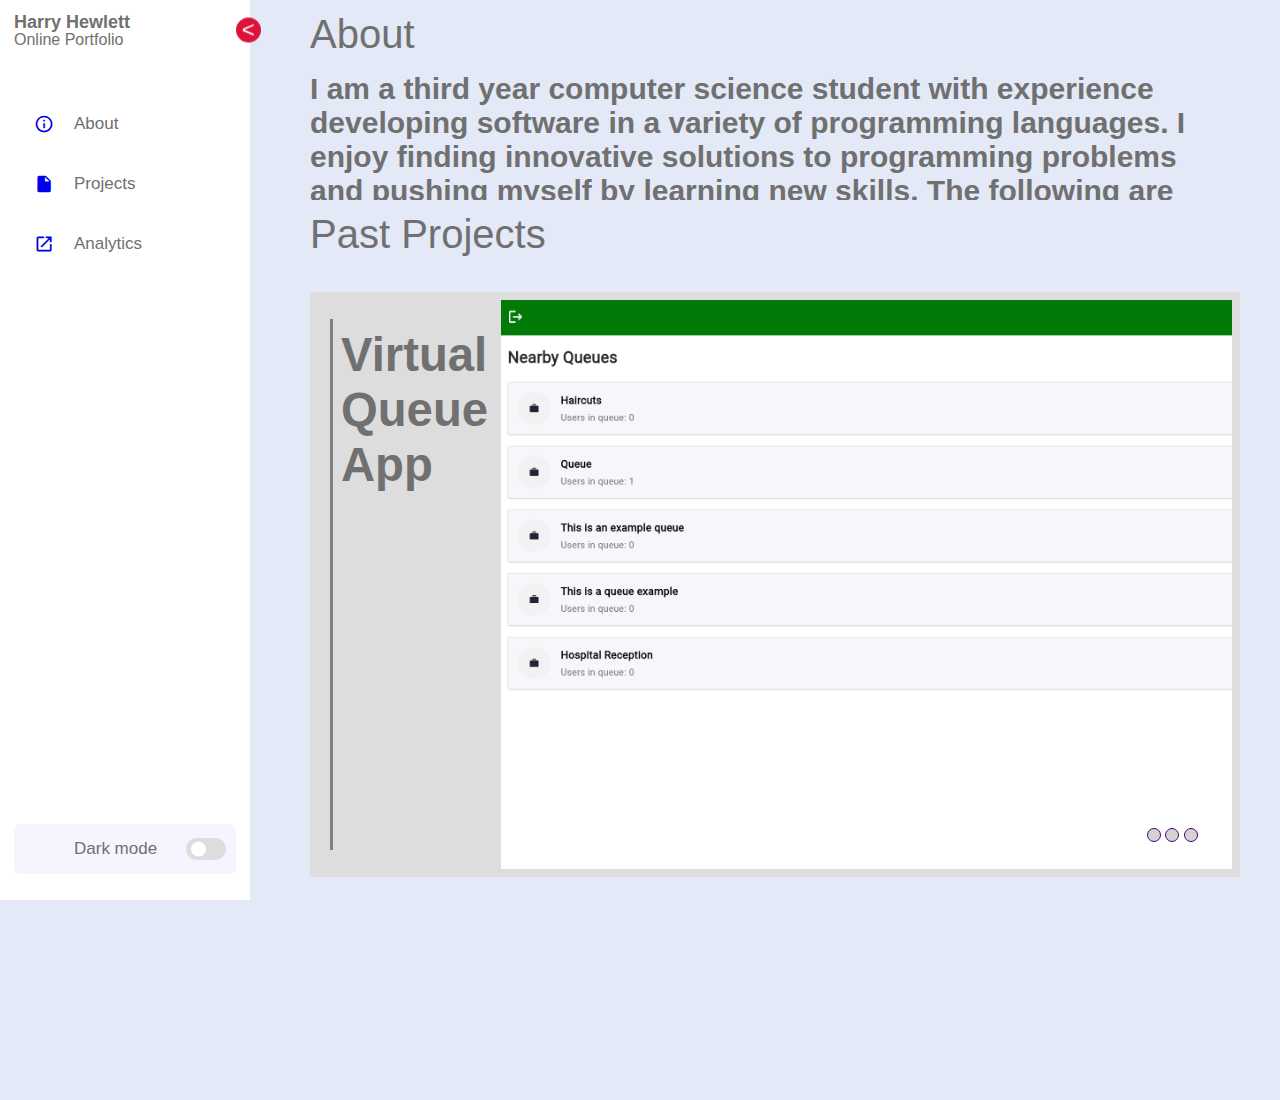
==== index.html @ b50dc3e1 "Add files via upload" ====
<!DOCTYPE html>
<html lang="en" >
<head>
  <meta charset="UTF-8">
  <title>Harry Hewlett Portfolio</title>
  <link rel='stylesheet' href='styles.css'>
<link rel="stylesheet" href="https://fonts.googleapis.com/icon?family=Material+Icons">
<link rel="stylesheet" href="./style.css">

</head>
<body>

<nav class="sidebar open">
  <header>
    <div class="image-text">

      <div class="text logo-text">
        <span class="name">Harry Hewlett </span>
        <span class="profession">Online Portfolio</span>
      </div>
    </div>

    <i class='x-bx-chevron-right toggle'>></i>
  </header>

  <div class="menu-bar">
    <div class="menu">

      <ul class="menu-links">
        <li class="nav-link">
          <a href="#About">
            <i class='material-icons'>&#xe88f</i>
            <span class="text nav-text">About</span>
          </a>
        </li>

        <li class="nav-link">
          <a href="#Projects">
            <i class='material-icons'>&#xe24d</i>
            <span class="text nav-text">Projects</span>
          </a>
        </li>

        <li class="nav-link">
          <a href="https://github.com/HazzaWho">
            <i class='material-icons'>&#xe895</i>
            <span class="text nav-text">Analytics</span>
          </a>
        </li>

      </ul>
    </div>

    <div class="bottom-content">

      <li class="mode">
        <div class="sun-moon">
          <i class='bx bx-moon icon moon'></i>
          <i class='bx bx-sun icon sun'></i>
        </div>
        <span class="mode-text text">Dark mode</span>

        <div class="toggle-switch">
          <span class="switch"></span>
        </div>
      </li>

    </div>
  </div>

</nav>

<section class="home">
  <div id="About" class="text">About</div>
</section>

<section class="h1">
  <h1>I am a third year computer science student with experience developing software in a variety of programming languages. I enjoy finding innovative solutions to programming problems and pushing myself by learning new skills. The following are various pieces of software I’ve worked on either during my education or as personal projects.</h1>
</section>

<section class="projects">
  <div id="Projects" class="text">Past Projects</div>
</section>

<section class="wrap animate pop">
    <div class="overlay">
      <div class="overlay-content animate slide-left delay-2">
        <h2 class="animate slide-left pop delay-4">Virtual Queue App</h2>
        <!--<p class="animate slide-left pop delay-5" style="color: white; margin-bottom: 2.5rem;">Kingdom: <em>Plantae</em></p>-->
      </div>
      <div class="image-content1 animate slide delay-5"></div>
      <div class="dots animate">
        <div class="dot animate slide-up delay-6"></div>
        <div class="dot animate slide-up delay-7"></div>
        <div class="dot animate slide-up delay-8"></div>
      </div>
    </div>
    <div class="texting">
      <p>This app allows businesses to create online queues that can be joined by QR code or a search function by users. It was created as a second-year group project using the Flutter library for Dart and Google&#39s Firebase to handle encrypting sensitive data.</p>
      <p>I was involved in almost all areas of the project (such is the nature of an intimate 5-man team)  but was particularly involved in developing the business dashboard, which allowed businesses to create and edit their queues as well as view relevant statistics such as the average time spent in queue, amount of people in the queue by hour and weekly users to name a few.</p>
      <p>This project allowed me to develop teamwork skills on top of gaining an appreciation for the data visualization skills I&#39m currently using in my final year project</p>
    </div>

</section>  

<!-- partial -->
  <script  src="./script.js"></script>

</body>
</html>
---- styles.css ----
* {
    margin: 0;
    padding: 0;
    box-sizing: border-box;
    font-family: "Poppins", sans-serif;
  }
  
  :root {
    /* ===== Colors ===== */
    --body-color: #e4e9f7;
    --sidebar-color: #fff;
    --primary-color: #dc143c;
    --primary-color-light: #f6f5ff;
    --toggle-color: #ddd;
    --text-color: #707070;
    --card-color: #ddd;
  
    /* ====== Transition ====== */
    --tran-03: all 0.2s ease;
    --tran-03: all 0.3s ease;
    --tran-04: all 0.3s ease;
    --tran-05: all 0.3s ease;
  }
  
  body {
    min-height: 100vh;
    background-color: var(--body-color);
    transition: var(--tran-05);
  }
  
  ::selection {
    background-color: var(--primary-color);
    color: #fff;
  }
  
  body.dark {
    --body-color: #18191a;
    --sidebar-color: #242526;
    --primary-color: #3a3b3c;
    --primary-color-light: #3a3b3c;
    --toggle-color: #fff;
    --text-color: #ccc;
    --card-color: #3a3b3c;
  }
  
  /* ===== Sidebar ===== */
  .sidebar {
    position: fixed;
    top: 0;
    left: 0;
    height: 100%;
    width: 250px;
    padding: 10px 14px;
    background: var(--sidebar-color);
    transition: var(--tran-05);
    z-index: 100;
  }
  .sidebar.close {
    width: 88px;
  }
  
  /* ===== Reusable code - Here ===== */
  .sidebar li {
    height: 50px;
    list-style: none;
    display: flex;
    align-items: center;
    margin-top: 10px;
  }
  
  .sidebar header .image,
  .sidebar .material-icons {
    min-width: 60px;
    border-radius: 6px;
  }
  
  .sidebar .material-icons {
    min-width: 60px;
    border-radius: 6px;
    height: 100%;
    display: flex;
    align-items: center;
    justify-content: center;
    font-size: 20px;
  }
  
  .sidebar .text,
  .sidebar .icon {
    color: var(--text-color);
    transition: var(--tran-03);
  }
  
  .sidebar .text {
    font-size: 17px;
    font-weight: 500;
    white-space: nowrap;
    opacity: 1;
  }
  .sidebar.close .text {
    opacity: 0;
  }
  /* =========================== */
  
  .sidebar header {
    position: relative;
  }
  
  .sidebar header .image-text {
    display: flex;
    align-items: center;
  }
  .sidebar header .logo-text {
    display: flex;
    flex-direction: column;
  }
  header .image-text .name {
    margin-top: 2px;
    font-size: 18px;
    font-weight: 600;
  }
  
  header .image-text .profession {
    font-size: 16px;
    margin-top: -2px;
    display: block;
  }
  
  .sidebar header .image {
    display: flex;
    align-items: center;
    justify-content: center;
  }
  
  .sidebar header .image img {
    width: 40px;
    border-radius: 6px;
  }
  
  .sidebar header .toggle {
    position: absolute;
    top: 50%;
    right: -25px;
    transform: translateY(-50%) rotate(180deg);
    height: 25px;
    width: 25px;
    background-color: var(--primary-color);
    color: var(--sidebar-color);
    border-radius: 50%;
    display: flex;
    align-items: center;
    justify-content: center;
    font-size: 22px;
    cursor: pointer;
    transition: var(--tran-05);
  }
  
  body.dark .sidebar header .toggle {
    color: var(--text-color);
  }
  
  .sidebar.close .toggle {
    transform: translateY(-50%) rotate(0deg);
  }
  
  .sidebar .menu {
    margin-top: 40px;
  }
  

  .sidebar li a {
    list-style: none;
    height: 100%;
    background-color: transparent;
    display: flex;
    align-items: center;
    height: 100%;
    width: 100%;
    border-radius: 6px;
    text-decoration: none;
    transition: var(--tran-03);
  }
  
  .sidebar li a:hover {
    background-color: var(--primary-color);
  }
  .sidebar li a:hover .icon,
  .sidebar li a:hover .text {
    color: var(--sidebar-color);
  }
  body.dark .sidebar li a:hover .icon,
  body.dark .sidebar li a:hover .text {
    color: var(--text-color);
  }
  
  .sidebar .menu-bar {
    height: calc(100% - 55px);
    display: flex;
    flex-direction: column;
    justify-content: space-between;
    overflow-y: scroll;
  }
  .menu-bar::-webkit-scrollbar {
    display: none;
  }
  .sidebar .menu-bar .mode {
    border-radius: 6px;
    background-color: var(--primary-color-light);
    position: relative;
    transition: var(--tran-05);
  }
  
  .menu-bar .mode .sun-moon {
    height: 50px;
    width: 60px;
  }
  
  .mode .sun-moon i {
    position: absolute;
  }
  .mode .sun-moon i.sun {
    opacity: 0;
  }
  body.dark .mode .sun-moon i.sun {
    opacity: 1;
  }
  body.dark .mode .sun-moon i.moon {
    opacity: 0;
  }
  
  .menu-bar .bottom-content .toggle-switch {
    position: absolute;
    right: 0;
    height: 100%;
    min-width: 60px;
    display: flex;
    align-items: center;
    justify-content: center;
    border-radius: 6px;
    cursor: pointer;
  }
  .toggle-switch .switch {
    position: relative;
    height: 22px;
    width: 40px;
    border-radius: 25px;
    background-color: var(--toggle-color);
    transition: var(--tran-05);
  }
  
  .switch::before {
    content: "";
    position: absolute;
    height: 15px;
    width: 15px;
    border-radius: 50%;
    top: 50%;
    left: 5px;
    transform: translateY(-50%);
    background-color: var(--sidebar-color);
    transition: var(--tran-04);
  }
  
  body.dark .switch::before {
    left: 20px;
  }
  
  .home {
    position: absolute;
    top: 0;
    top: 0;
    left: 250px;
    height: 100vh;
    width: calc(100% - 250px);
    background-color: var(--body-color);
    transition: var(--tran-05);
  }
  .home .text {
    font-size: 40px;
    font-weight: 500;
    color: var(--text-color);
    padding: 12px 60px;
  }
  
  .sidebar.close ~ .home {
    left: 78px;
    height: 100vh;
    width: calc(100% - 78px);
  }
  body.dark .home .text {
    color: var(--text-color);
  }

  .h1 {
    position: absolute;
    top: 60px;
    left: 250px;
    height: 100vh;
    width: calc(100% - 250px);
    font-size: 15px;
    font-weight: 500;
    color: var(--text-color);
    transition: var(--tran-05);
    padding: 12px 60px;
  }

  .sidebar.close ~ .h1 {
    left: 78px;
    height: 100vh;
    width: calc(100% - 78px);
  }

  .projects {
    position: absolute;
    top: 200px;
    left: 250px;
    height: 100vh;
    width: calc(100% - 250px);
    background-color: var(--body-color);
    transition: var(--tran-05);
  }
  .projects .text {
    font-size: 40px;
    font-weight: 500;
    color: var(--text-color);
    padding: 12px 60px;
  }
  
  .sidebar.close ~ .projects {
    left: 78px;
    height: 100vh;
    width: calc(100% - 78px);
  }
  body.dark .projects .text {
    color: var(--text-color);
  }

  /*START OF THE SECTION THAT BUILDS SHOWCASE CARDS*/

  h2 {
    font-size: 5.25vmin;
    text-align: centesr;
    color: var(--text-color);
    }
  p {
    font-size: max(10pt, 2.5vmin);
    line-height: 1.4;
    color: var(--text-color);
    margin-bottom: 1.5rem;
  }

  .wrap {
    position: absolute;
    top: 260px;
    left: 310px;
    display: flex;
    flex-wrap: nowrap;
    justify-content: space-between;
    width: calc(100% - 350px);
    height: 65vmin;
    margin: 2rem auto;
    border: 8px solid;
    border-color: var(--card-color);
    transition: 0.3s ease-in-out;
    overflow: hidden;
  }

  .sidebar.close ~ .wrap {
    left: 138px;
    width: calc(100% - 178px);
  }

  .overlay {
    position: relative;
    display: flex;
    width: 100%;
    height: 100%;
    padding: 1rem 0.75rem;
    background: var(--card-color);
    transition: 0.4s ease-in-out;
    z-index: 1;
  }
  .overlay-content {
    display: flex;
    flex-direction: column;
    justify-content: space-between;
    width: 15vmin;
    height: 100%;
    padding: 0.5rem 0 0 0.5rem;
    border: 3px solid;
    border-image: linear-gradient(
            to bottom,
            grey 5%,
            grey 35% 65%,
            grey 95%
        )
        0 0 0 100%;
    transition: 0.3s ease-in-out 0.2s;
    z-index: 1;
  }
  .image-content1 {
    position: absolute;
    top: 0;
    right: 0;
    width: 80%;
    height: 100%;
    background-image: url(examplequeueapp.png);
    background-size: cover;
    transition: 0.3s ease-in-out;
    
  }

  .inset {
    max-width: 50%;
    margin: 0.25em 1em 1em 0;
    border-radius: 0.25em;
    float: left;
  }

  .dots {
    position: absolute;
    bottom: 1rem;
    right: 2rem;
    display: flex;
    flex-direction: row;
    justify-content: space-around;
    align-items: center;
    width: 55px;
    height: 4vmin;
    transition: 0.3s ease-in-out 0.3s;
  }
  .dot {
    width: 14px;
    height: 14px;
    background: lightgray;
    border: 1px solid indigo;
    border-radius: 50%;
    transition: 0.3s ease-in-out 0.3s;
  }

  .texting {
    position: absolute;
    top: 0;
    right: 0;
    width: 80%;
    height: 100%;
    padding: 3vmin 4vmin;
    background: var(--card-color);
    box-shadow: inset 1px 1px 15px 0 rgba(0 0 0 / 0.4);
    overflow-y: scroll;
  }

  .wrap:hover .overlay {
    transform: translateX(-80%);
  }
  .wrap:hover .image-content1 {
    width: 30vmin;
  }
  .wrap:hover .overlay-content {
    border: none;
    transition-delay: 0.2s;
    transform: translateX(-80%);
  }
  .wrap:hover .dots {
    transform: translateX(1rem);
  }
  .wrap:hover .dots .dot {
    background: white;
  }

/* Animations and timing delays */
  .animate {
    animation-duration: 0.7s;
    animation-timing-function: cubic-bezier(0.26, 0.53, 0.74, 1.48);
    animation-fill-mode: backwards;
  }
/* Pop In */
  .pop {
    animation-name: pop;
  }
  @keyframes pop {
    0% {
        opacity: 0;
        transform: scale(0.5, 0.5);
    }
    100% {
        opacity: 1;
        transform: scale(1, 1);
    }
  }

/* Slide In */
  .slide {
    animation-name: slide;
  }
  @keyframes slide {
    0% {
        opacity: 0;
        transform: translate(4em, 0);
    }
    100% {
        opacity: 1;
        transform: translate(0, 0);
    }
  }

/* Slide Left */
  .slide-left {
    animation-name: slide-left;
  }
  @keyframes slide-left {
    0% {
        opacity: 0;
        transform: translate(-40px, 0);
    }
    100% {
        opacity: 1;
        transform: translate(0, 0);
    }
  }

  .slide-up {
    animation-name: slide-up;
  }
  @keyframes slide-up {
    0% {
        opacity: 0;
        transform: translateY(3em);
    }
    100% {
        opacity: 1;
        transform: translateY(0);
    }
  }

  .delay-1 {
    animation-delay: 0.3s;
  }
  .delay-2 {
    animation-delay: 0.6s;
  }
  .delay-3 {
    animation-delay: 0.9s;
  }
  .delay-4 {
    animation-delay: 1.2s;
  }
  .delay-5 {
    animation-delay: 1.5s;
  }
  .delay-6 {
    animation-delay: 1.8s;
  }
  .delay-7 {
    animation-delay: 2.1s;
  }
  .delay-8 {
    animation-delay: 2.4s;
  }


  * {
	padding: 0;
	margin: 0;
	box-sizing: border-box;
}
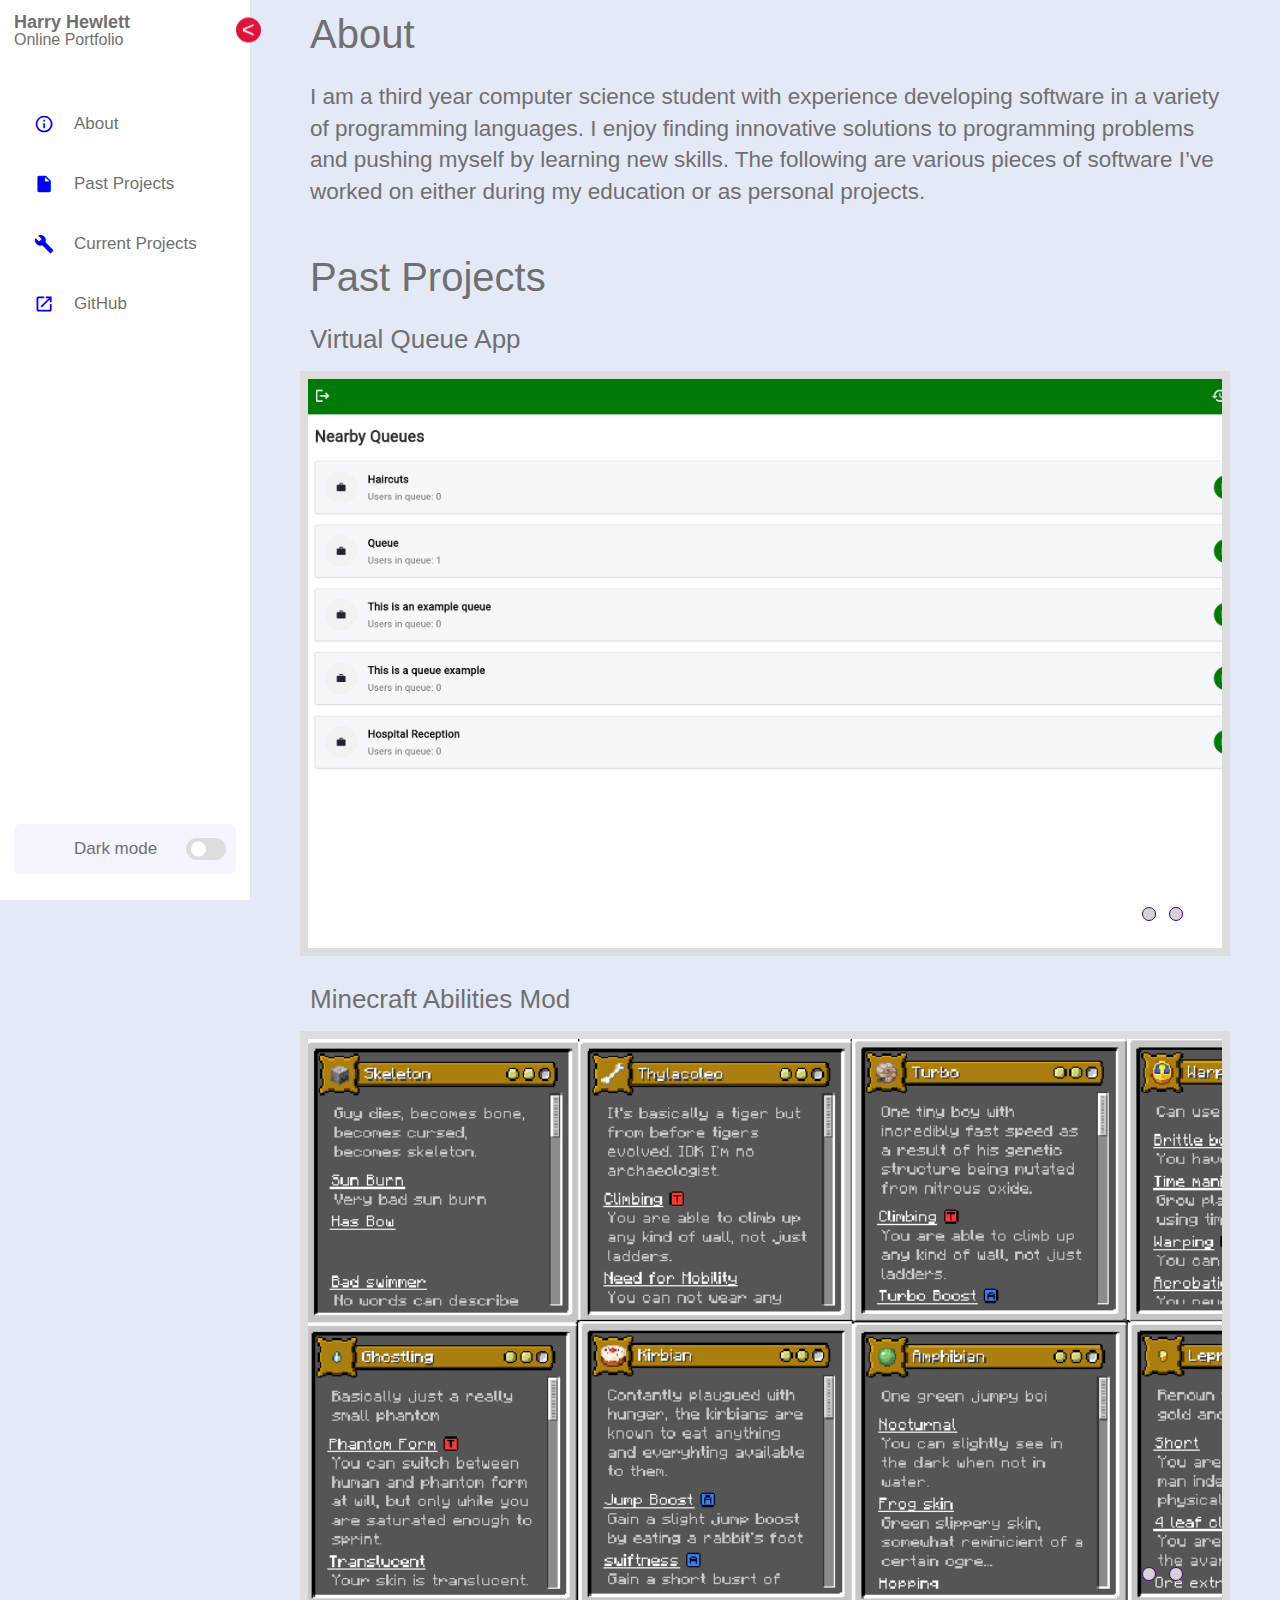
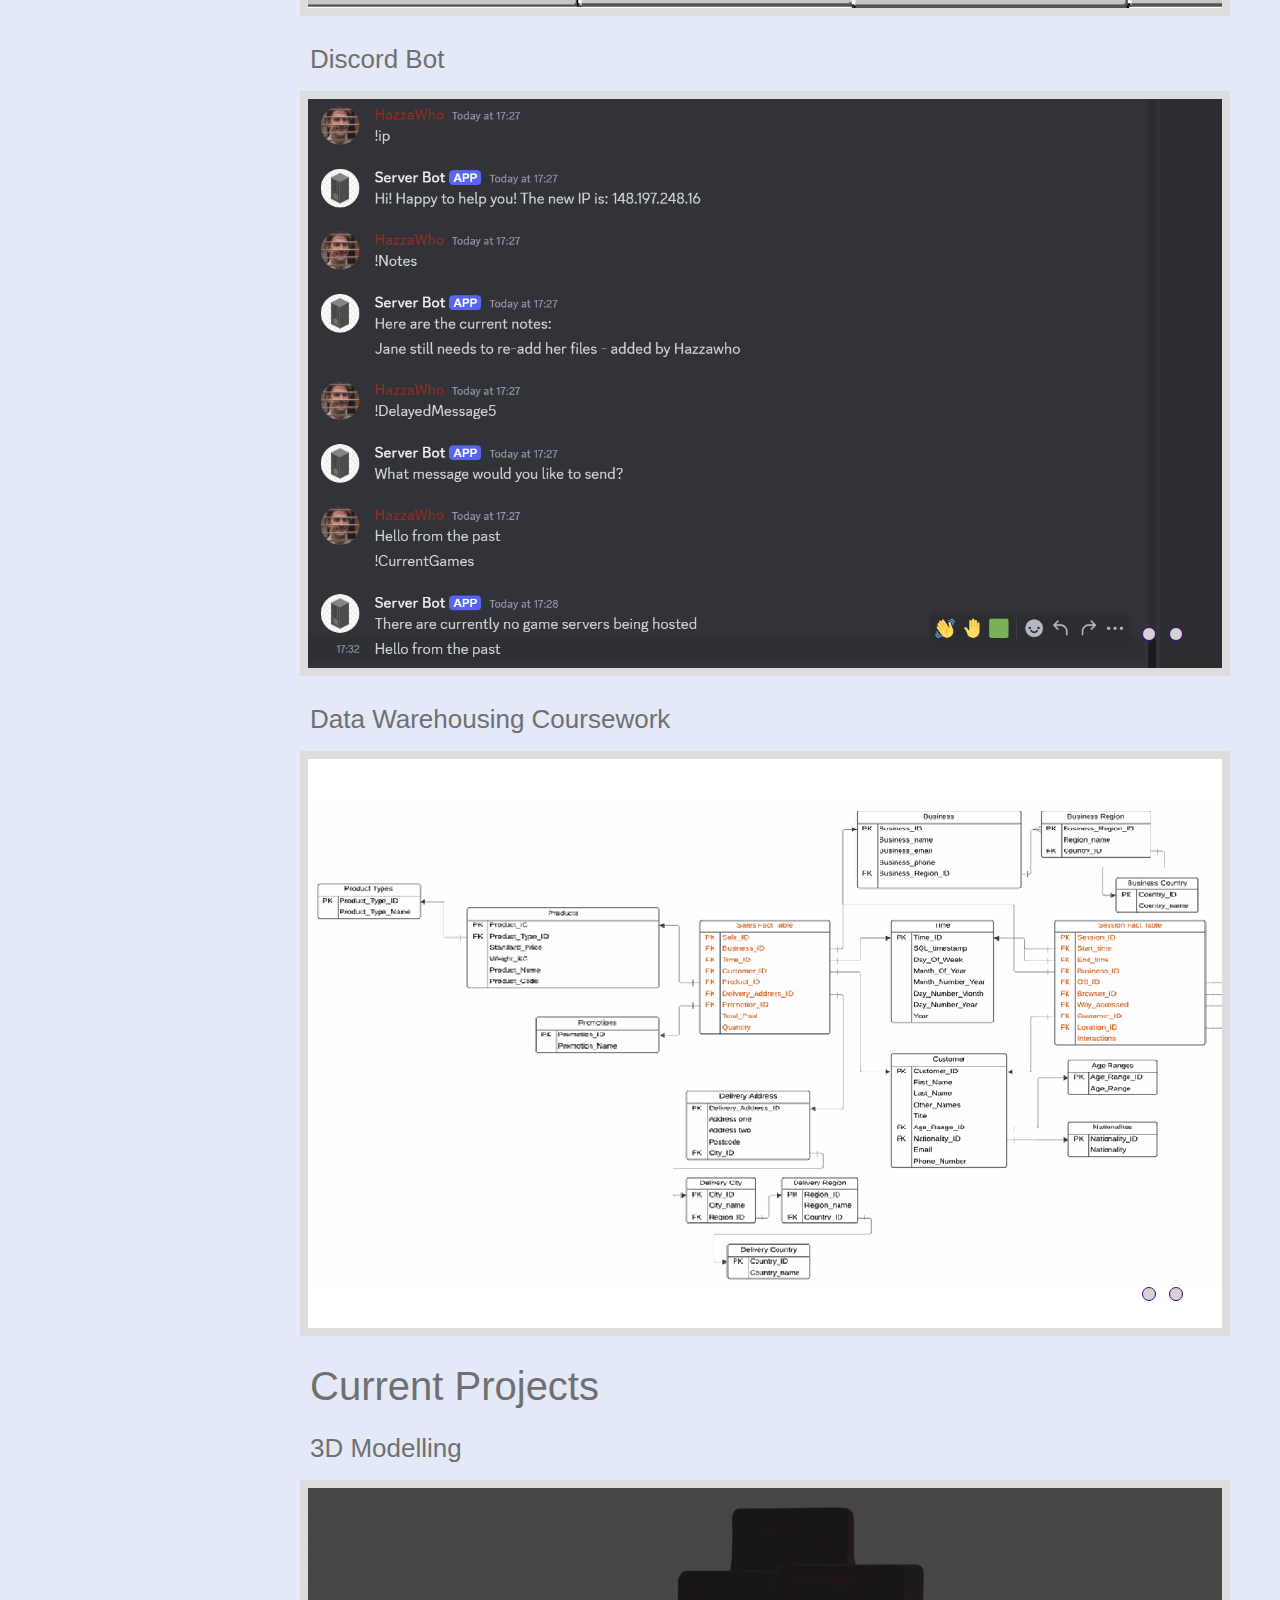
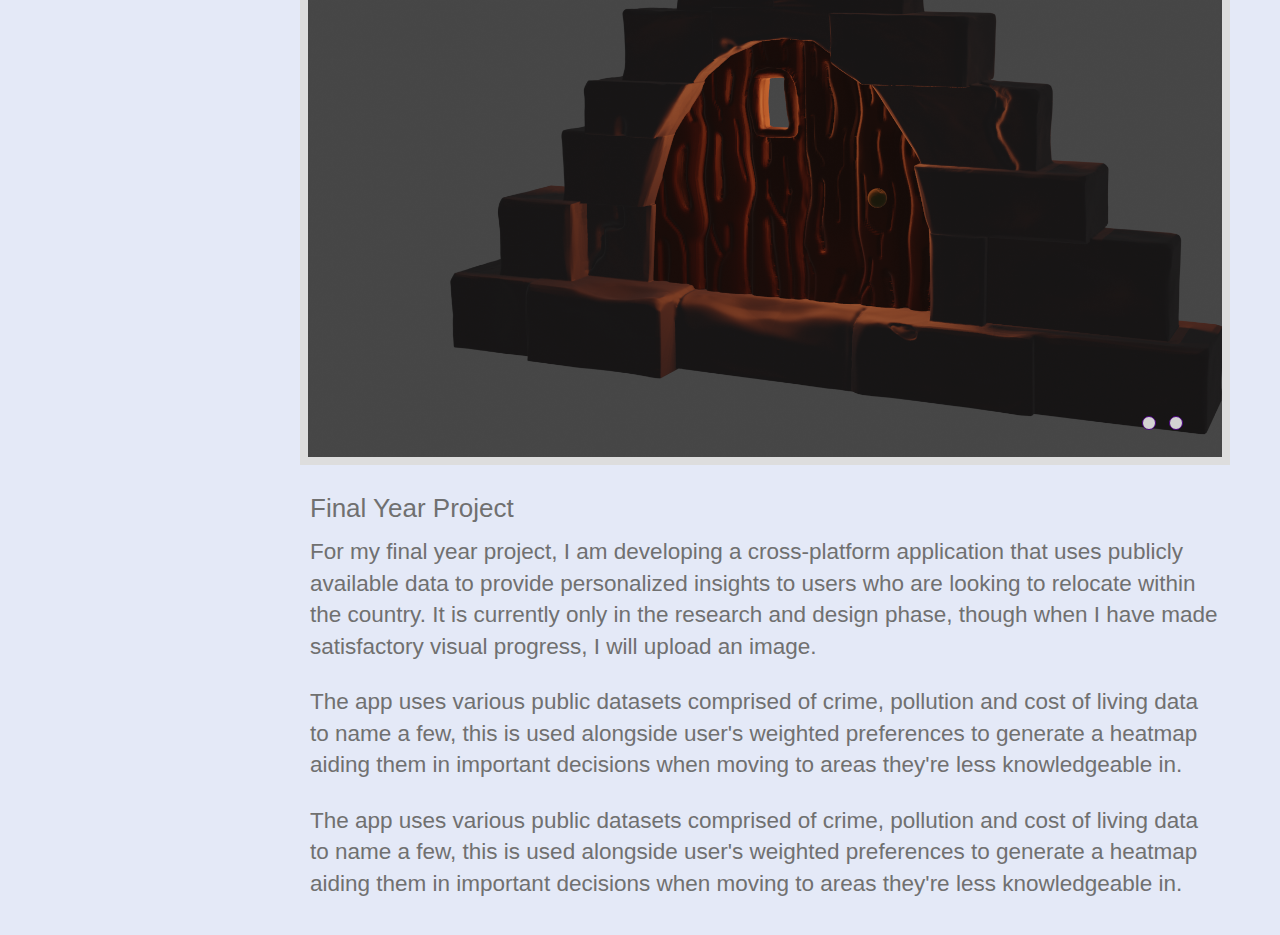
==== commit addf5930: "Add files via upload" ====
--- a/index.html
+++ b/index.html
@@ -7,7 +7,6 @@
   <title>Harry Hewlett Portfolio</title>
   <link rel='stylesheet' href='styles.css'>
 <link rel="stylesheet" href="https://fonts.googleapis.com/icon?family=Material+Icons">
-<link rel="stylesheet" href="./style.css">
 
 </head>
 <body>
@@ -39,14 +38,21 @@
         <li class="nav-link">
           <a href="#Projects">
             <i class='material-icons'>&#xe24d</i>
-            <span class="text nav-text">Projects</span>
+            <span class="text nav-text">Past Projects</span>
+          </a>
+        </li>
+
+        <li class="nav-link">
+          <a href="#Current">
+            <i class='material-icons'>	&#xe869</i>
+            <span class="text nav-text">Current Projects</span>
           </a>
         </li>
 
         <li class="nav-link">
           <a href="https://github.com/HazzaWho">
             <i class='material-icons'>&#xe895</i>
-            <span class="text nav-text">Analytics</span>
+            <span class="text nav-text">GitHub</span>
           </a>
         </li>
 
@@ -72,38 +78,133 @@
 
 </nav>
 
-<section class="home">
-  <div id="About" class="text">About</div>
+<section class="main"> <!-- New main section to hold everything on the right -->
+  <div class="home">
+    <div id="About" class="text">About</div>
+    <p class="text2">I am a third year computer science student with experience developing software in a variety of programming languages. I enjoy finding innovative solutions to programming problems and pushing myself by learning new skills. The following are various pieces of software I’ve worked on either during my education or as personal projects.</p>
+  </div>
+  
+  <div class="projects">
+    <div id="Projects" class="text">Past Projects</div>
+    
+    
+    <div class="subtitle">Virtual Queue App</div>
+    <div class="wrap animate pop">
+      <div class="overlay">
+        <!-- <div class="overlay-content animate slide-left delay-2">
+          <h2 class="animate slide-left pop delay-4">Virtual Queue App</h2>
+        </div> -->
+        <div class="image-content1 animate slide delay-5"></div>
+        <div class="dots animate">
+          <!-- <div class="dot animate slide-up delay-6"></div> -->
+          <div class="dot animate slide-up delay-7"></div>
+          <div class="dot animate slide-up delay-8"></div>
+        </div>
+      </div>
+      <div class="texting">
+        <p>This app allows businesses to create online queues that can be joined by QR code or a search function by users. It was created as a second-year group project using the Flutter library for Dart and Google&#39s Firebase to handle encrypting sensitive data.</p>
+        <p>I was involved in almost all areas of the project (such is the nature of an intimate 5-man team)  but was particularly involved in developing the business dashboard, which allowed businesses to create and edit their queues as well as view relevant statistics such as the average time spent in queue, amount of people in the queue by hour and weekly users to name a few.</p>
+        <p>This project allowed me to develop teamwork skills on top of gaining an appreciation for the data visualization skills I&#39m currently using in my final year project</p>
+      </div>
+    </div>  
+
+    <div class="subtitle">Minecraft Abilities Mod</div>
+    <div class="wrap animate pop">
+      <div class="overlay">
+        <!-- <div class="overlay-content animate slide-left delay-2">
+          <h2 class="animate slide-left pop delay-4">Virtual Queue App</h2>
+        </div> -->
+        <div class="image-content2 animate slide delay-5"></div>
+        <div class="dots animate">
+          <!-- <div class="dot animate slide-up delay-6"></div> -->
+          <div class="dot animate slide-up delay-7"></div>
+          <div class="dot animate slide-up delay-8"></div>
+        </div>
+      </div>
+      <div class="texting">
+        <p>This was one of the first large scale projects I worked on. A Minecraft mod in which each user received a unique set of abilities and drawbacks for their character. This was my first time both using Java and having access to client&#39s feedback during the development process.</p>
+        <p>I started by receiving the requirements from 15 friends and having discussions on both feasibility and game balance until all parties were satisfied. I then implemented each custom set of abilities, meeting each client for final tweaks and feedback before the deadline.</p>
+        <p>This was a very rewarding project, giving me experience with the full development lifecycle and allowing me to practice working with clients to achieve a shared vision.</p>
+        <p>The Image shows a couple of the in-game information cards that explained player&#39s abilities (spelling was copied verbatim from the client&#39s briefs)</p>
+      </div>
+    </div>
+
+    <div class="subtitle">Discord Bot</div>
+    <div class="wrap animate pop">
+      <div class="overlay">
+        <!-- <div class="overlay-content animate slide-left delay-2">
+          <h2 class="animate slide-left pop delay-4">Virtual Queue App</h2>
+        </div> -->
+        <div class="image-content4 animate slide delay-5"></div>
+        <div class="dots animate">
+          <!-- <div class="dot animate slide-up delay-6"></div> -->
+          <div class="dot animate slide-up delay-7"></div>
+          <div class="dot animate slide-up delay-8"></div>
+        </div>
+      </div>
+      <div class="texting">
+        <p>One of my friends owns a server, which as a group we use for file sharing and hosting game servers. A unique problem we faced was the inability to change to a static IP. As a result, I spent an afternoon creating a python bot to sit on the server and provide the IP whenever it changed. </p>
+        <p>It has since experienced a series of revisions improving the quality of code and gaining a multitude of useful features including notes, delayed messaging and status monitoring.</p>
+      </div>
+    </div>  
+    
+
+    <div class="subtitle">Data Warehousing Coursework</div>
+    <div class="wrap animate pop">
+      <div class="overlay">
+        <!-- <div class="overlay-content animate slide-left delay-2">
+          <h2 class="animate slide-left pop delay-4">Virtual Queue App</h2>
+        </div> -->
+        <div class="image-content5 animate slide delay-5"></div>
+        <div class="dots animate">
+          <!-- <div class="dot animate slide-up delay-6"></div> -->
+          <div class="dot animate slide-up delay-7"></div>
+          <div class="dot animate slide-up delay-8"></div>
+        </div>
+      </div>
+      <div class="texting">
+        <p>During the first semester of third year, I was assigned coursework to design and build a data warehouse for a theoretical website, this website collects data for hundreds of companies worldwide and requires a way to store and analyse the data. </p>
+        <p>I decided to design a data warehouse using a galaxy diagram with two fact tables, the first centred on sales and the second on different customer &#39sessions&#39. The data warehouse was created using PostgreSQL and populated with provided dummy data. </p>
+      </div>
+    </div>  
+
+    <div id="Current" class="text">Current Projects</div>
+
+    <div class="subtitle">3D Modelling</div>
+    <div class="wrap animate pop">
+      <div class="overlay">
+        <!-- <div class="overlay-content animate slide-left delay-2">
+          <h2 class="animate slide-left pop delay-4">Virtual Queue App</h2>
+        </div> -->
+        <div class="image-content3 animate slide delay-5"></div>
+        <div class="dots animate">
+          <!-- <div class="dot animate slide-up delay-6"></div> -->
+          <div class="dot animate slide-up delay-7"></div>
+          <div class="dot animate slide-up delay-8"></div>
+        </div>
+      </div>
+      <div class="texting">
+        <p>By all accounts I should not have tried to 3D model. I have never had anything resembling artistic talent, despite this I thought it could be a fun challenge, so I downloaded Blender to give it a shot and…</p>
+        <p>I was awful.</p>
+        <p>In spite of this, I found myself enjoying the creative process and decided to stick with it. I&#39ve enjoyed developing a skillset that has gone unused for so long and it&#39s led to an increase in my patience with myself. Despite my initial misgivings I&#39m glad that I dipped my toes into this alien world, if only at a basic level.</p>
+      </div>
+    </div>
+
+    <div class="subtitle">Final Year Project</div>
+    <div class="text">
+      <p>For my final year project, I am developing a cross-platform application that uses publicly available data to provide personalized insights to users who are looking to relocate within the country. It is currently only in the research and design phase, though when I have made satisfactory visual progress, I will upload an image.</p>
+      <p>The app uses various public datasets comprised of crime, pollution and cost of living data to name a few, this is used alongside user&#39s weighted preferences to generate a heatmap aiding them in important decisions when moving to areas they&#39re less knowledgeable in.</p>
+      <p><p>The app uses various public datasets comprised of crime, pollution and cost of living data to name a few, this is used alongside user&#39s weighted preferences to generate a heatmap aiding them in important decisions when moving to areas they&#39re less knowledgeable in.</p></p>
+    </div>  
+  </div>
+
+  
+  
+  
+
 </section>
 
-<section class="h1">
-  <h1>I am a third year computer science student with experience developing software in a variety of programming languages. I enjoy finding innovative solutions to programming problems and pushing myself by learning new skills. The following are various pieces of software I’ve worked on either during my education or as personal projects.</h1>
-</section>
-
-<section class="projects">
-  <div id="Projects" class="text">Past Projects</div>
-</section>
-
-<section class="wrap animate pop">
-    <div class="overlay">
-      <div class="overlay-content animate slide-left delay-2">
-        <h2 class="animate slide-left pop delay-4">Virtual Queue App</h2>
-        <!--<p class="animate slide-left pop delay-5" style="color: white; margin-bottom: 2.5rem;">Kingdom: <em>Plantae</em></p>-->
-      </div>
-      <div class="image-content1 animate slide delay-5"></div>
-      <div class="dots animate">
-        <div class="dot animate slide-up delay-6"></div>
-        <div class="dot animate slide-up delay-7"></div>
-        <div class="dot animate slide-up delay-8"></div>
-      </div>
-    </div>
-    <div class="texting">
-      <p>This app allows businesses to create online queues that can be joined by QR code or a search function by users. It was created as a second-year group project using the Flutter library for Dart and Google&#39s Firebase to handle encrypting sensitive data.</p>
-      <p>I was involved in almost all areas of the project (such is the nature of an intimate 5-man team)  but was particularly involved in developing the business dashboard, which allowed businesses to create and edit their queues as well as view relevant statistics such as the average time spent in queue, amount of people in the queue by hour and weekly users to name a few.</p>
-      <p>This project allowed me to develop teamwork skills on top of gaining an appreciation for the data visualization skills I&#39m currently using in my final year project</p>
-    </div>
-
-</section>  
+
 
 <!-- partial -->
   <script  src="./script.js"></script>
--- a/styles.css
+++ b/styles.css
@@ -265,11 +265,12 @@
   }
   
   .home {
-    position: absolute;
+    /* position: absolute; */
+    position: relative;
     top: 0;
     top: 0;
     left: 250px;
-    height: 100vh;
+    /*height: 100vh;*/
     width: calc(100% - 250px);
     background-color: var(--body-color);
     transition: var(--tran-05);
@@ -280,12 +281,17 @@
     color: var(--text-color);
     padding: 12px 60px;
   }
-  
-  .sidebar.close ~ .home {
+
+  .home .text2 {
+    color: var(--text-color);
+    padding: 12px 60px;
+  }
+  
+  .sidebar.close ~ .main .home {
     left: 78px;
-    height: 100vh;
     width: calc(100% - 78px);
   }
+  
   body.dark .home .text {
     color: var(--text-color);
   }
@@ -309,15 +315,26 @@
     width: calc(100% - 78px);
   }
 
+  .main {
+    position: relative;
+    display:flex; 
+    flex-direction:column
+  }
+
   .projects {
-    position: absolute;
-    top: 200px;
+    position: relative;
     left: 250px;
     height: 100vh;
     width: calc(100% - 250px);
     background-color: var(--body-color);
     transition: var(--tran-05);
   }
+  .projects .subtitle {
+    font-size: 26px;
+    font-weight: 500;
+    color: var(--text-color);
+    padding: 12px 0 0 60px;
+  }
   .projects .text {
     font-size: 40px;
     font-weight: 500;
@@ -325,7 +342,7 @@
     padding: 12px 60px;
   }
   
-  .sidebar.close ~ .projects {
+  .sidebar.close ~ .main .projects {
     left: 78px;
     height: 100vh;
     width: calc(100% - 78px);
@@ -349,15 +366,14 @@
   }
 
   .wrap {
-    position: absolute;
-    top: 260px;
-    left: 310px;
+    position: relative;
     display: flex;
     flex-wrap: nowrap;
     justify-content: space-between;
-    width: calc(100% - 350px);
+    /* width: calc(100% - 350px); */
+    width: calc(100% - 100px);
     height: 65vmin;
-    margin: 2rem auto;
+    margin: 1rem auto;
     border: 8px solid;
     border-color: var(--card-color);
     transition: 0.3s ease-in-out;
@@ -401,12 +417,51 @@
     position: absolute;
     top: 0;
     right: 0;
-    width: 80%;
+    width: 100%; 
     height: 100%;
     background-image: url(examplequeueapp.png);
     background-size: cover;
     transition: 0.3s ease-in-out;
-    
+  }
+  .image-content2 {
+    position: absolute;
+    top: 0;
+    right: 0;
+    width: 100%; 
+    height: 100%;
+    background-image: url(originsexample.png);
+    background-size: cover;
+    transition: 0.3s ease-in-out;
+  }
+  .image-content3 {
+    position: absolute;
+    top: 0;
+    right: 0;
+    width: 100%; 
+    height: 100%;
+    background-image: url(Doorfinal.png);
+    background-size: cover;
+    transition: 0.3s ease-in-out;
+  }
+  .image-content4 {
+    position: absolute;
+    top: 0;
+    right: 0;
+    width: 100%; 
+    height: 100%;
+    background-image: url(discordbotexample.png);
+    background-size: cover;
+    transition: 0.3s ease-in-out;
+  }
+  .image-content5 {
+    position: absolute;
+    top: 0;
+    right: 0;
+    width: 100%; 
+    height: 100%;
+    background-image: url(datawarehouse.png);
+    background-size: cover;
+    transition: 0.3s ease-in-out;
   }
 
   .inset {
@@ -455,6 +510,19 @@
   .wrap:hover .image-content1 {
     width: 30vmin;
   }
+  .wrap:hover .image-content2 {
+    width: 30vmin;
+  }
+  .wrap:hover .image-content4 {
+    width: 30vmin;
+  }
+  .wrap:hover .image-content5 {
+    width: 30vmin;
+  }
+  .wrap:hover .image-content3 {
+    width: 30vmin;
+    background-image: url(Steve_the_snail.png);
+  }
   .wrap:hover .overlay-content {
     border: none;
     transition-delay: 0.2s;
